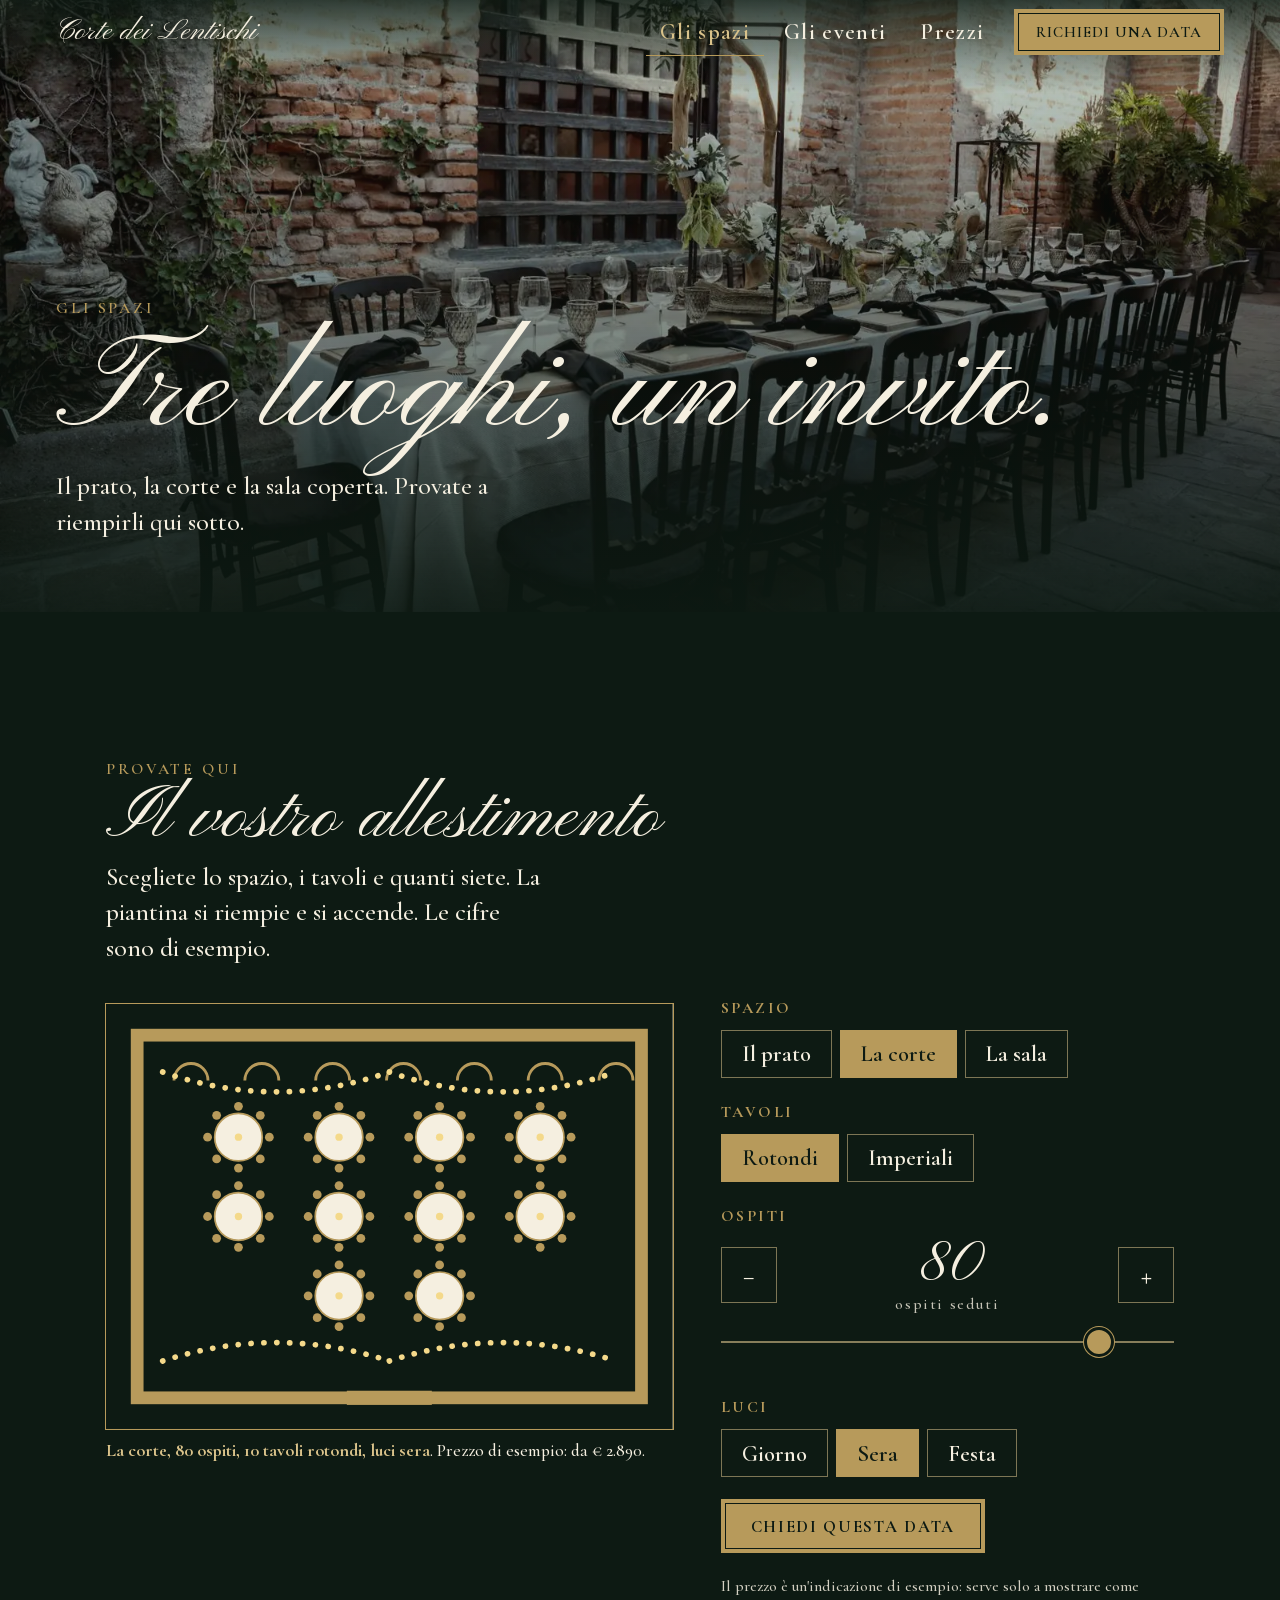
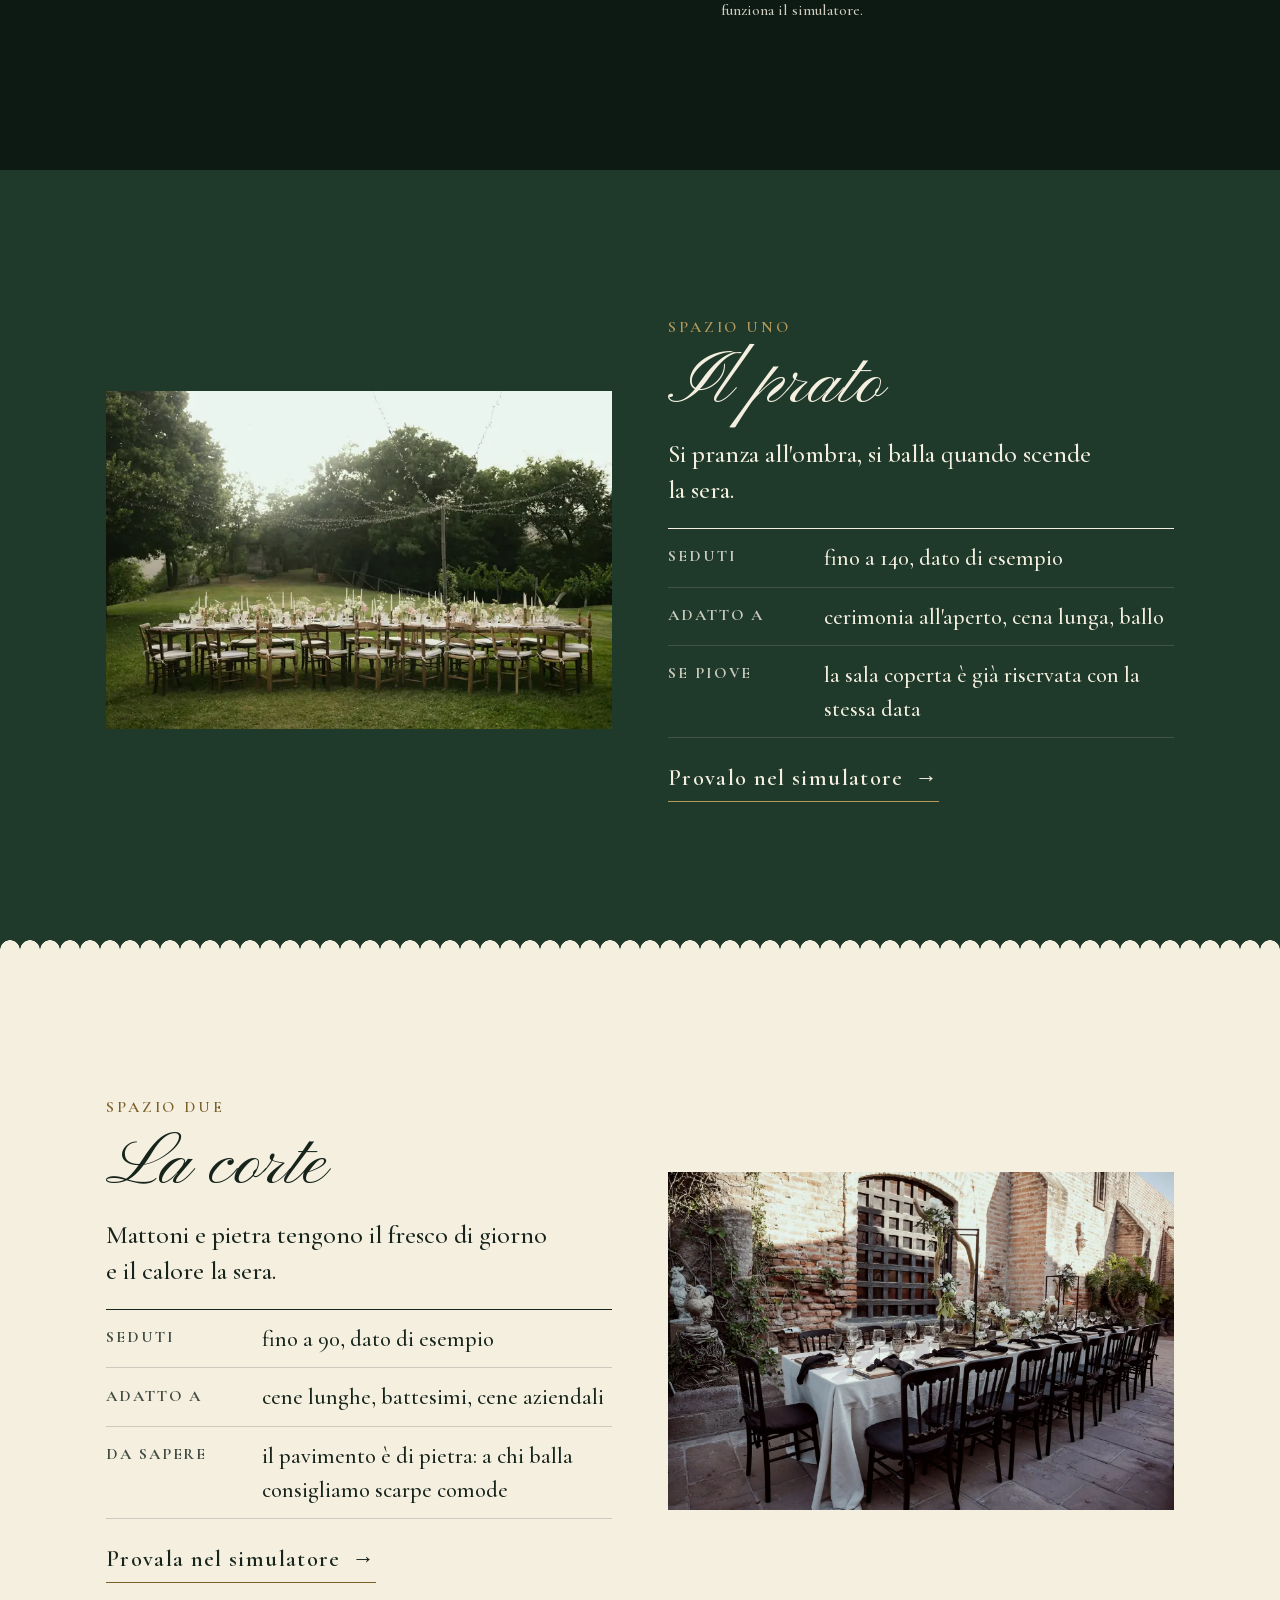
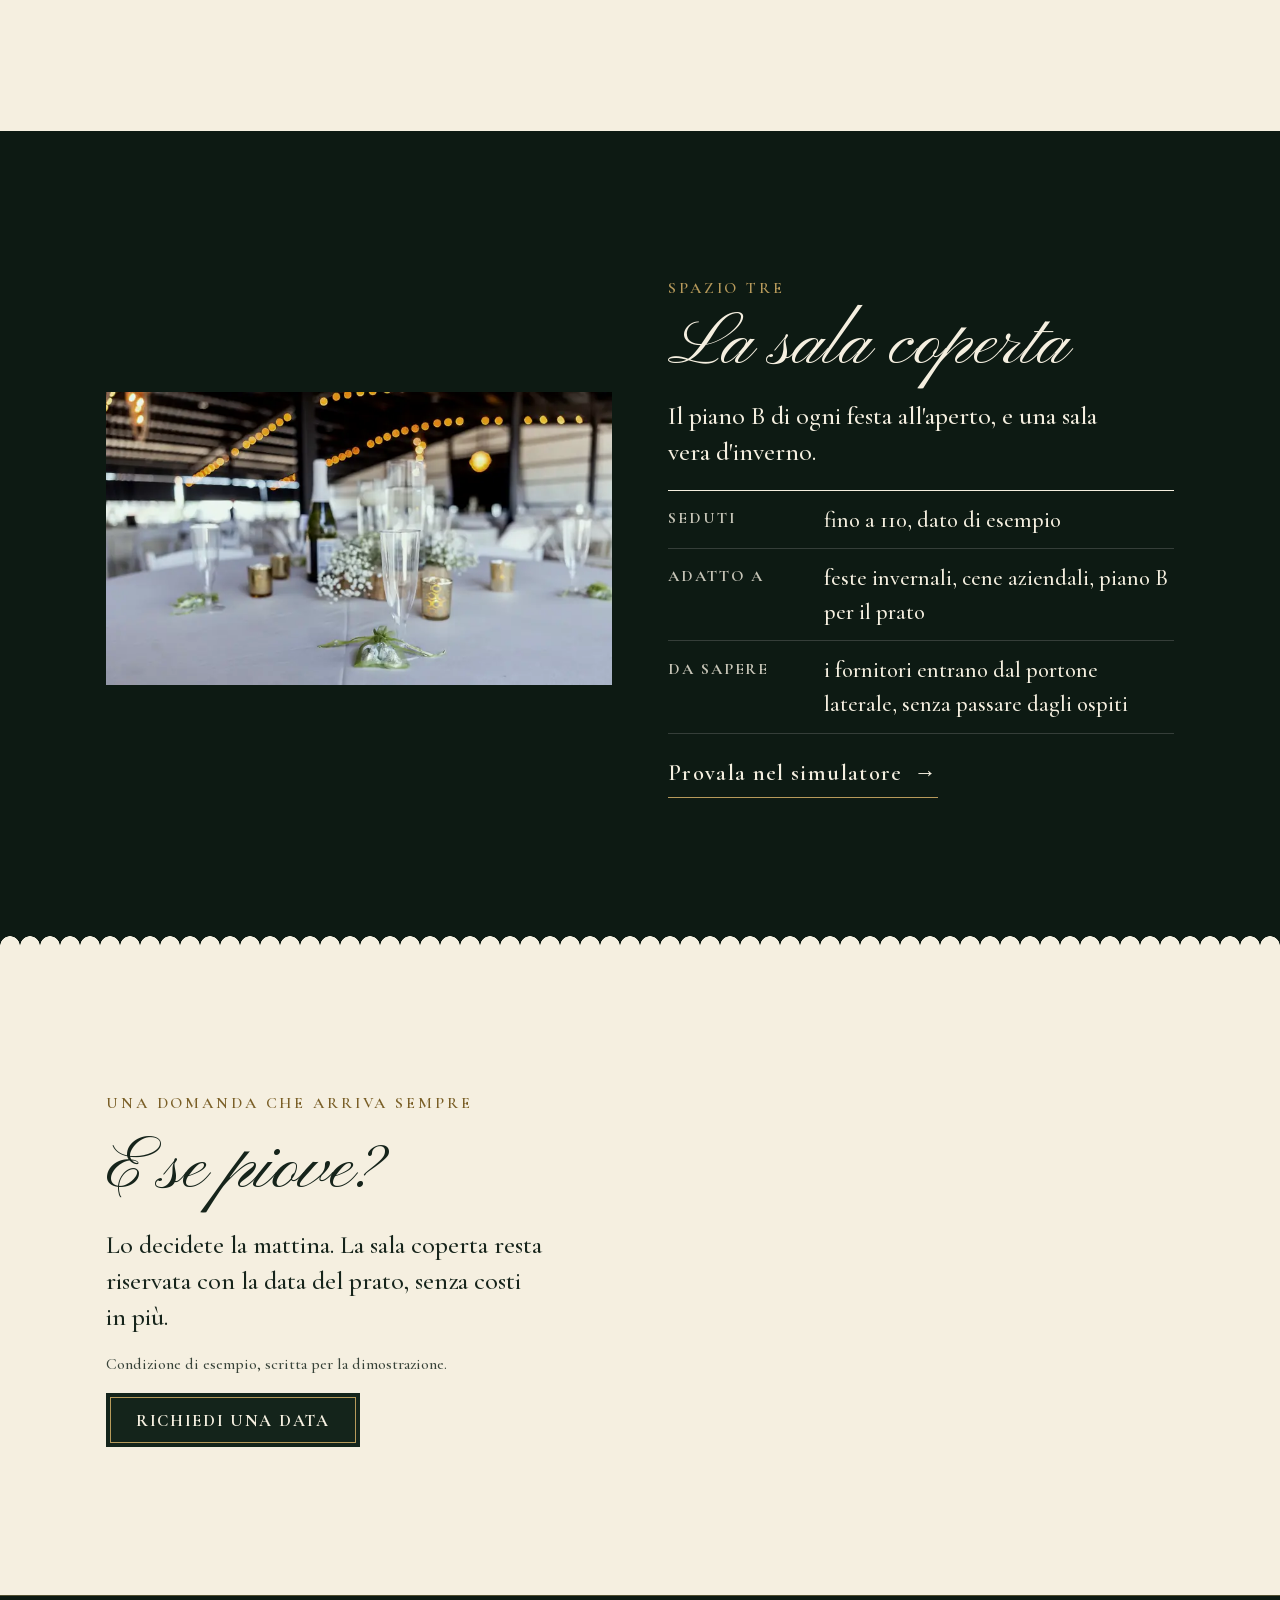
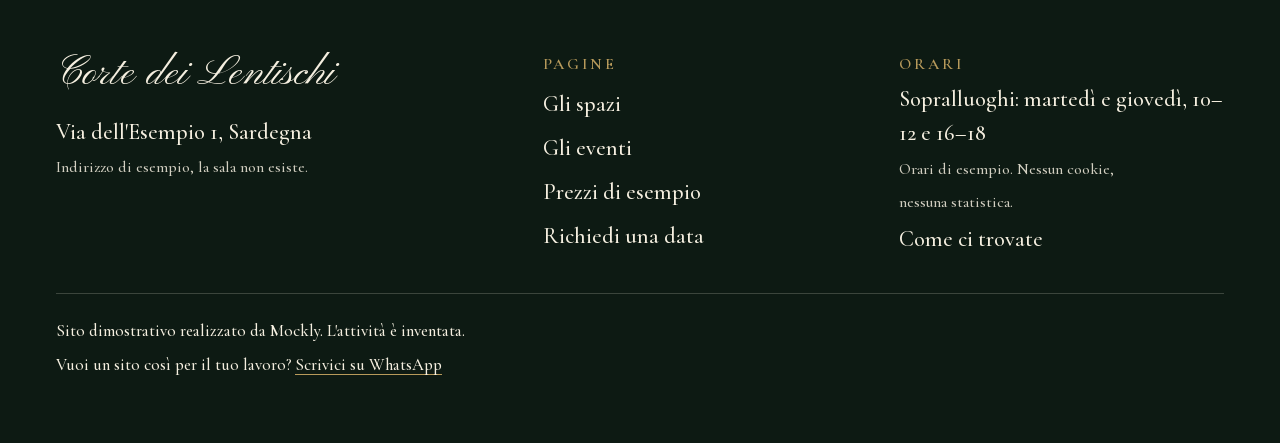
==== spazi.html @ 1dd13063 "Base della demo: pagine, stile, script, foto e crediti Co-Authored-By: Claude Opus 5.5 <noreply@anth" ====
<!doctype html>
<html lang="it">
<head>
<meta charset="utf-8">
<meta name="viewport" content="width=device-width, initial-scale=1, viewport-fit=cover">
<title>Gli spazi · Corte dei Lentischi (sito dimostrativo)</title>
<meta name="description" content="Il prato, la corte e la sala coperta: provate il simulatore degli allestimenti. Sito dimostrativo di Mockly, l'attività è inventata.">
<meta name="theme-color" content="#0d1a13">
<meta property="og:type" content="website">
<meta property="og:locale" content="it_IT">
<meta property="og:title" content="Gli spazi · Corte dei Lentischi (sito dimostrativo)">
<meta property="og:description" content="Il prato, la corte e la sala coperta: provate il simulatore degli allestimenti. Sito dimostrativo di Mockly, l'attività è inventata.">
<meta property="og:image" content="https://mockly-website.github.io/corte-dei-lentischi/assets/img/anteprima-social.jpg">
<meta property="og:image:width" content="1200">
<meta property="og:image:height" content="630">
<meta property="og:image:alt" content="La corte della sala per eventi, con tavoli lunghi e luci">
<meta name="twitter:card" content="summary_large_image">
<link rel="icon" href="assets/img/favicon.svg" type="image/svg+xml">
<link rel="apple-touch-icon" href="assets/img/apple-touch-icon.png">
<link rel="manifest" href="site.webmanifest">
<link rel="preload" href="assets/fonts/pinyon-script.woff2" as="font" type="font/woff2" crossorigin>
<link rel="preload" href="assets/fonts/cormorant-garamond.woff2" as="font" type="font/woff2" crossorigin>
<link rel="stylesheet" href="assets/css/fonts.css?v=20261105a">
<link rel="stylesheet" href="assets/css/style.css?v=20261105a">
<script>(function(d){d.classList.add("js");try{if(sessionStorage.getItem("ci-apertura")&&location.search.indexOf("apertura")<0)d.classList.add("seen")}catch(e){}})(document.documentElement)</script>
</head>
<body class="">
<svg width="0" height="0" style="position:absolute" aria-hidden="true" focusable="false"><defs><linearGradient id="gold" x1="0" y1="0" x2="1" y2="1"><stop offset="0" stop-color="#e3cf9b"/><stop offset=".55" stop-color="#b79a5b"/><stop offset="1" stop-color="#8a6f35"/></linearGradient></defs><symbol id="seal" viewBox="0 0 100 100"><path d="M96.4,50.0 L96.9,52.5 L96.9,54.9 L96.5,57.4 L95.9,59.7 L95.1,62.1 L94.3,64.4 L93.3,66.6 L92.1,68.8 L90.7,70.7 L88.8,72.4 L86.8,73.9 L84.6,75.1 L82.4,76.2 L80.5,77.4 L78.9,78.9 L77.6,80.7 L76.6,82.8 L75.6,85.2 L74.4,87.5 L72.9,89.6 L70.9,91.1 L68.6,91.9 L66.1,92.0 L63.5,91.5 L60.9,90.9 L58.5,90.2 L56.3,89.9 L54.2,90.0 L52.1,90.5 L50.0,91.2 L47.8,92.1 L45.5,92.8 L43.2,93.2 L40.8,93.3 L38.4,93.2 L36.0,93.0 L33.6,92.6 L31.2,92.2 L28.7,91.7 L26.3,91.0 L24.1,89.9 L22.2,88.3 L20.6,86.3 L19.5,83.9 L18.7,81.3 L18.0,78.8 L17.3,76.5 L16.2,74.6 L14.7,72.9 L12.8,71.5 L10.6,70.1 L8.4,68.5 L6.6,66.7 L5.3,64.5 L4.7,62.1 L4.8,59.6 L5.5,57.0 L6.5,54.6 L7.6,52.2 L8.4,50.0 L9.0,47.9 L9.4,45.7 L9.6,43.6 L9.8,41.5 L10.1,39.3 L10.6,37.2 L11.2,35.1 L11.7,33.0 L12.2,30.8 L12.6,28.4 L13.0,25.9 L13.4,23.4 L14.0,20.9 L15.1,18.6 L16.7,16.7 L18.7,15.3 L21.2,14.4 L23.8,14.0 L26.4,13.7 L28.9,13.4 L31.0,12.7 L32.8,11.5 L34.6,9.8 L36.3,7.8 L38.2,5.9 L40.3,4.1 L42.5,3.0 L45.0,2.4 L47.5,2.6 L50.0,3.2 L52.4,4.2 L54.7,5.3 L56.9,6.3 L59.1,7.3 L61.2,8.2 L63.2,9.3 L65.2,10.5 L67.0,11.8 L68.7,13.3 L70.3,14.8 L72.0,16.1 L73.9,17.1 L76.0,17.9 L78.4,18.5 L80.9,19.1 L83.4,19.9 L85.6,21.1 L87.4,22.8 L88.5,25.0 L89.0,27.5 L89.0,30.1 L88.8,32.7 L88.7,35.1 L89.0,37.3 L89.7,39.4 L90.9,41.3 L92.5,43.3 L94.1,45.4 L95.5,47.6Z" fill="url(#gold)"/><circle cx="50" cy="50" r="33" fill="none" stroke="#6b5120" stroke-width="1.4" opacity=".6"/><text x="50" y="62" text-anchor="middle" font-family="Pinyon Script, cursive" font-size="34" fill="#5c4518">CL</text></symbol></svg>
<a class="skip" href="#contenuto">Vai al contenuto</a>
<header class="head" id="testata">
  <a class="brand" href="index.html" aria-label="Corte dei Lentischi, vai all'inizio">Corte dei Lentischi</a>
  <nav class="nav-inline" aria-label="Principale"><a href="spazi.html" aria-current="page">Gli spazi</a><a href="eventi.html">Gli eventi</a><a href="eventi.html#prezzi">Prezzi</a><a class="btn" href="richiedi.html">Richiedi una data</a></nav>
  <button class="menu-btn" type="button" aria-expanded="false" aria-controls="menu"><span></span><b class="sr-only">Apri il menu</b></button>
</header>
<div class="veil" aria-hidden="true"></div>
<nav class="menu" id="menu" aria-label="Menu" role="dialog" aria-modal="true">
  <div class="menu__top"><span class="eyebrow">Menu</span><button class="menu__close" type="button"><b class="sr-only">Chiudi il menu</b></button></div>
  <ul class="menu__list"><li style="--i:0"><a href="index.html">Inizio</a></li><li style="--i:1"><a href="spazi.html" aria-current="page">Gli spazi</a></li><li style="--i:2"><a href="eventi.html">Gli eventi</a></li><li style="--i:3"><a href="richiedi.html">Richiedi una data</a></li></ul>
  <div class="menu__small"><a href="eventi.html#prezzi">Prezzi di esempio</a><a href="richiedi.html#dove">Orari e dove siamo</a></div>
  <a class="btn menu__cta" href="richiedi.html">Richiedi una data</a>
</nav>
<main id="contenuto">
<section class="phero" data-hero>
  <div class="phero__img"><picture><source media="(max-width: 699px)" srcset="assets/img/viale-480.webp 480w, assets/img/viale-800.webp 800w, assets/img/viale-1200.webp 1200w" sizes="100vw"><img src="assets/img/corte-1200.webp" srcset="assets/img/corte-480.webp 480w, assets/img/corte-800.webp 800w, assets/img/corte-1200.webp 1200w, assets/img/corte-1600.webp 1600w" sizes="100vw" width="1600" height="1067" alt="La corte di mattoni con un lungo tavolo apparecchiato" fetchpriority="high" decoding="async"></picture></div>
  <div class="phero__in">
    <p class="eyebrow" style="--i:0">Gli spazi</p>
    <h1 style="--i:1">Tre luoghi, un invito.</h1>
    <p class="lede" style="--i:2">Il prato, la corte e la sala coperta. Provate a riempirli qui sotto.</p>
  </div>
</section>

<section class="sec sec--deep sim" id="simulatore" aria-labelledby="sim-t">
  <div class="wrap">
    <p class="eyebrow">Provate qui</p>
    <h2 id="sim-t" class="script h-mid">Il vostro allestimento</h2>
    <p class="lede">Scegliete lo spazio, i tavoli e quanti siete. La piantina si riempie e si accende. Le cifre sono di esempio.</p>
    <div class="sim__grid">
      <div class="sim__stage">
        <svg id="plan" class="plan" viewBox="0 0 400 300" role="img" aria-label="Piantina dall'alto"></svg>
        <p class="sim__sum" id="sim-sum" aria-live="polite"></p>
      </div>
      <form class="sim__panel" id="sim-form" aria-label="Opzioni dell'allestimento" onsubmit="return false">
        <fieldset><legend>Spazio</legend><div class="chips"><label class="chip"><input type="radio" name="spazio" value="prato"><span>Il prato</span></label><label class="chip"><input type="radio" name="spazio" value="corte" checked><span>La corte</span></label><label class="chip"><input type="radio" name="spazio" value="sala"><span>La sala</span></label></div></fieldset>
        <fieldset><legend>Tavoli</legend><div class="chips"><label class="chip"><input type="radio" name="tavoli" value="rotondi" checked><span>Rotondi</span></label><label class="chip"><input type="radio" name="tavoli" value="imperiali"><span>Imperiali</span></label></div></fieldset>
        <fieldset><legend>Ospiti</legend>
          <div class="stepper"><button type="button" id="meno" aria-label="Cinque ospiti in meno">−</button><output id="ospiti-out" for="ospiti">80<small>ospiti seduti</small></output><button type="button" id="piu" aria-label="Cinque ospiti in più">+</button></div>
          <input class="range" id="ospiti" type="range" min="20" max="90" step="5" value="80" aria-label="Numero di ospiti">
        </fieldset>
        <fieldset><legend>Luci</legend><div class="chips"><label class="chip"><input type="radio" name="luci" value="giorno"><span>Giorno</span></label><label class="chip"><input type="radio" name="luci" value="sera" checked><span>Sera</span></label><label class="chip"><input type="radio" name="luci" value="festa"><span>Festa</span></label></div></fieldset>
        <p class="sim__msg" id="sim-msg" aria-live="polite"></p>
        <div class="sim__cta"><a class="btn" id="sim-cta" href="richiedi.html">Chiedi questa data</a></div>
        <p class="note">Il prezzo è un'indicazione di esempio: serve solo a mostrare come funziona il simulatore.</p>
      </form>
    </div>
  </div>
</section>

<section class="sec sec--dusk" id="prato" aria-labelledby="prato-t">
  <div class="wrap dual">
    <div class="rv"><img src="assets/img/prato-1200.webp" srcset="assets/img/prato-480.webp 480w, assets/img/prato-800.webp 800w, assets/img/prato-1200.webp 1200w, assets/img/prato-1600.webp 1600w" sizes="(min-width:700px) 46vw, 100vw" width="1600" height="1067" alt="Un lungo tavolo apparecchiato sul prato, tra gli alberi, con fili di luci sopra" loading="lazy" decoding="async"></div>
    <div class="rv" style="--d:.1s">
      <p class="eyebrow">Spazio uno</p>
      <h2 id="prato-t" class="script h-mid">Il prato</h2>
      <p class="lede">Si pranza all'ombra, si balla quando scende la sera.</p>
      <dl class="specs">
        <div><dt>Seduti</dt><dd>fino a 140, dato di esempio</dd></div>
        <div><dt>Adatto a</dt><dd>cerimonia all'aperto, cena lunga, ballo</dd></div>
        <div><dt>Se piove</dt><dd>la sala coperta è già riservata con la stessa data</dd></div>
      </dl>
      <a class="link" href="?spazio=prato#simulatore" data-spazio="prato">Provalo nel simulatore</a>
    </div>
  </div>
</section>

<section class="sec paper" id="corte" aria-labelledby="corte-t">
  <div class="wrap dual dual--rev">
    <div class="rv"><img src="assets/img/corte-1200.webp" srcset="assets/img/corte-480.webp 480w, assets/img/corte-800.webp 800w, assets/img/corte-1200.webp 1200w, assets/img/corte-1600.webp 1600w" sizes="(min-width:700px) 46vw, 100vw" width="1600" height="1067" alt="La corte di mattoni con un lungo tavolo imperiale apparecchiato e sedie nere" loading="lazy" decoding="async"></div>
    <div class="rv" style="--d:.1s">
      <p class="eyebrow">Spazio due</p>
      <h2 id="corte-t" class="script h-mid">La corte</h2>
      <p class="lede">Mattoni e pietra tengono il fresco di giorno e il calore la sera.</p>
      <dl class="specs">
        <div><dt>Seduti</dt><dd>fino a 90, dato di esempio</dd></div>
        <div><dt>Adatto a</dt><dd>cene lunghe, battesimi, cene aziendali</dd></div>
        <div><dt>Da sapere</dt><dd>il pavimento è di pietra: a chi balla consigliamo scarpe comode</dd></div>
      </dl>
      <a class="link" href="?spazio=corte#simulatore" data-spazio="corte">Provala nel simulatore</a>
    </div>
  </div>
</section>

<section class="sec sec--deep" id="sala" aria-labelledby="sala-t">
  <div class="wrap dual">
    <div class="rv"><img src="assets/img/sala-1200.webp" srcset="assets/img/sala-480.webp 480w, assets/img/sala-800.webp 800w, assets/img/sala-1200.webp 1200w, assets/img/sala-1600.webp 1600w" sizes="(min-width:700px) 46vw, 100vw" width="1600" height="924" alt="Tavolo rotondo con bicchieri e candele, e una fila di lampadine in alto nella sala coperta" loading="lazy" decoding="async"></div>
    <div class="rv" style="--d:.1s">
      <p class="eyebrow">Spazio tre</p>
      <h2 id="sala-t" class="script h-mid">La sala coperta</h2>
      <p class="lede">Il piano B di ogni festa all'aperto, e una sala vera d'inverno.</p>
      <dl class="specs">
        <div><dt>Seduti</dt><dd>fino a 110, dato di esempio</dd></div>
        <div><dt>Adatto a</dt><dd>feste invernali, cene aziendali, piano B per il prato</dd></div>
        <div><dt>Da sapere</dt><dd>i fornitori entrano dal portone laterale, senza passare dagli ospiti</dd></div>
      </dl>
      <a class="link" href="?spazio=sala#simulatore" data-spazio="sala">Provala nel simulatore</a>
    </div>
  </div>
</section>

<section class="sec paper" aria-labelledby="piove-t">
  <div class="wrap stack">
    <p class="eyebrow">Una domanda che arriva sempre</p>
    <h2 id="piove-t" class="script h-mid">E se piove?</h2>
    <p class="lede">Lo decidete la mattina. La sala coperta resta riservata con la data del prato, senza costi in più.</p>
    <p class="note">Condizione di esempio, scritta per la dimostrazione.</p>
    <a class="btn" href="richiedi.html">Richiedi una data</a>
  </div>
</section>
</main>
<footer class="foot">
  <div class="foot__in">
    <div class="stack">
      <p class="script">Corte dei Lentischi</p>
      <p>Via dell'Esempio 1, Sardegna<br><span class="note">Indirizzo di esempio, la sala non esiste.</span></p>
    </div>
    <div class="foot__links">
      <h2>Pagine</h2>
      <a href="spazi.html">Gli spazi</a><br><a href="eventi.html">Gli eventi</a><br><a href="eventi.html#prezzi">Prezzi di esempio</a><br><a href="richiedi.html">Richiedi una data</a>
    </div>
    <div class="foot__links">
      <h2>Orari</h2>
      <p>Sopralluoghi: martedì e giovedì, 10–12 e 16–18<br><span class="note">Orari di esempio. Nessun cookie, nessuna statistica.</span></p>
      <a href="richiedi.html#dove">Come ci trovate</a>
    </div>
    <p class="foot__demo" style="grid-column:1/-1">Sito dimostrativo realizzato da Mockly. L'attività è inventata.<br>Vuoi un sito così per il tuo lavoro? <a href="https://wa.me/393517578080?text=Ciao%20Mockly%21%20Ho%20visto%20la%20demo%20%C2%ABCorte%20dei%20Lentischi%C2%BB%20e%20vorrei%20un%20sito%20cos%C3%AC%20per%20il%20mio%20lavoro." target="_blank" rel="noopener">Scrivici su WhatsApp</a></p>
  </div>
</footer>
<div class="dock"><a class="btn" href="richiedi.html">Richiedi una data</a></div>
<script src="assets/js/main.js?v=20261105a" defer></script>
</body>
</html>
---- assets/css/fonts.css ----
@font-face{font-family:"Cormorant Garamond";font-style:normal;font-weight:400 700;font-display:swap;src:url("../fonts/cormorant-garamond.woff2") format("woff2")}
@font-face{font-family:"Cormorant Garamond";font-style:italic;font-weight:400 700;font-display:swap;src:url("../fonts/cormorant-garamond-italic.woff2") format("woff2")}
@font-face{font-family:"Pinyon Script";font-style:normal;font-weight:400;font-display:swap;src:url("../fonts/pinyon-script.woff2") format("woff2")}
---- assets/css/style.css ----
/* Corte dei Lentischi — demo Mockly. Sito dimostrativo: l'attività è inventata. */

/* ── Colori e misure ───────────────────────────────── */
:root {
  --verde-notte: #0d1a13;
  --verde: #14241b;
  --verde-2: #1f3a2b;
  --verde-3: #3a5f49;
  --oro: #b79a5b;
  --oro-chiaro: #d9c28a;
  --oro-scuro: #7a5f27;
  --avorio: #f5efe0;
  --avorio-2: #ebe2cb;
  --inchiostro: #16241b;
  --errore-scuro: #f0b3a0;
  --errore-chiaro: #8f3322;

  --font-script: "Pinyon Script", "Snell Roundhand", cursive;
  --font-serif: "Cormorant Garamond", Georgia, "Times New Roman", serif;

  --head-h: 64px;
  --pad: clamp(20px, 5.5vw, 56px);
  --ease: cubic-bezier(0.2, 0.7, 0.2, 1);
}

/* ── Base ──────────────────────────────────────────── */
*, *::before, *::after { box-sizing: border-box; }
html { -webkit-text-size-adjust: 100%; scroll-padding-top: calc(var(--head-h) + 16px); overflow-x: clip; }
@media (prefers-reduced-motion: no-preference) { html { scroll-behavior: smooth; } }
body {
  margin: 0;
  min-height: 100vh;
  overflow-x: clip;
  background: var(--verde);
  color: var(--avorio);
  font: 500 clamp(1.25rem, 1.16rem + 0.3vw, 1.4rem) / 1.5 var(--font-serif);
  -webkit-tap-highlight-color: transparent;
}
img, svg { display: block; max-width: 100%; }
a { color: inherit; }
h1, h2, h3, h4, p, ul, ol, dl, dd, figure { margin: 0; }
ul, ol { padding: 0; list-style: none; }
h1, h2, h3 { font-weight: 500; text-wrap: balance; }
p { text-wrap: pretty; }
button, input, select, textarea { font: inherit; color: inherit; }
button { cursor: pointer; }
.sr-only { position: absolute; width: 1px; height: 1px; margin: -1px; padding: 0; overflow: hidden; clip: rect(0 0 0 0); white-space: nowrap; border: 0; }
:focus-visible { outline: 3px solid var(--oro-chiaro); outline-offset: 3px; }
.paper :focus-visible { outline-color: var(--verde); }
.skip { position: fixed; left: 12px; top: -80px; z-index: 400; padding: 12px 18px; background: var(--avorio); color: var(--inchiostro); text-decoration: none; }
.skip:focus { top: 12px; }

.wrap { width: min(100%, 1180px); margin-inline: auto; padding-inline: var(--pad); }
.sec { position: relative; padding-block: clamp(72px, 12vw, 148px); }
.sec--deep { background: var(--verde-notte); }
.sec--dusk { background: var(--verde-2); }
.paper { background: var(--avorio); color: var(--inchiostro); }
/* bordo a scalloppi in cima alle sezioni di carta, come un invito ritagliato */
.paper::before {
  content: ""; position: absolute; left: 0; right: 0; top: -10px; height: 10px;
  background: radial-gradient(circle at 10px 10px, var(--avorio) 9.5px, transparent 10px) 0 0 / 20px 10px repeat-x;
}

.script { font-family: var(--font-script); font-weight: 400; line-height: 1.08; letter-spacing: 0; }
.h-big { font-size: clamp(3.2rem, 11vw, 6.5rem); }
.h-mid { font-size: clamp(2.6rem, 8vw, 4.6rem); }
.eyebrow { font-size: 1rem; line-height: 1.2; font-weight: 600; letter-spacing: 0.18em; text-transform: uppercase; color: var(--oro); }
.paper .eyebrow { color: var(--oro-scuro); }
.lede { max-width: 34ch; font-size: clamp(1.3rem, 1.2rem + 0.5vw, 1.6rem); line-height: 1.4; }
.note { font-size: 1rem; line-height: 1.45; opacity: 0.85; }
.stack > * + * { margin-top: 1.1rem; }

/* ── Bottoni ───────────────────────────────────────── */
.btn {
  display: inline-flex; align-items: center; justify-content: center; gap: 0.6em;
  min-height: 54px; padding: 0 30px;
  background: var(--oro); color: var(--verde-notte);
  box-shadow: inset 0 0 0 4px var(--oro), inset 0 0 0 5px var(--verde-notte);
  border: 0; text-decoration: none;
  font-weight: 700; font-size: 1.05rem; letter-spacing: 0.1em; text-transform: uppercase;
  transition: background-color 0.15s, transform 0.1s;
  touch-action: manipulation;
}
.btn:hover { background: var(--oro-chiaro); }
.btn:active { transform: scale(0.97); }
.btn[disabled] { opacity: 0.6; cursor: wait; }
.btn--line { background: transparent; color: inherit; box-shadow: inset 0 0 0 1px currentColor; }
.btn--line:hover { background: rgba(183, 154, 91, 0.2); }
.paper .btn { background: var(--verde); color: var(--avorio); box-shadow: inset 0 0 0 4px var(--verde), inset 0 0 0 5px var(--oro); }
.paper .btn:hover { background: var(--verde-2); }
.paper .btn--line { background: transparent; color: var(--inchiostro); box-shadow: inset 0 0 0 1px var(--inchiostro); }
.link {
  display: inline-flex; align-items: center; min-height: 48px; font-weight: 600;
  letter-spacing: 0.06em; text-decoration: none; border-bottom: 1px solid var(--oro);
}
.link::after { content: "→"; margin-left: 0.5em; transition: transform 0.2s; }
.link:hover::after { transform: translateX(4px); }
.paper .link { border-color: var(--oro-scuro); }

/* ── Intestazione e menu ───────────────────────────── */
.head {
  position: fixed; inset: 0 0 auto 0; z-index: 100; height: var(--head-h);
  display: flex; align-items: center; justify-content: space-between;
  padding-inline: var(--pad);
  transition: background-color 0.3s;
}
.head::before { content: ""; position: absolute; inset: 0 0 -28px 0; z-index: -1; pointer-events: none;
  background: linear-gradient(rgba(13, 26, 19, 0.82), rgba(13, 26, 19, 0)); transition: opacity 0.3s; }
.head.is-solid { background: var(--verde-notte); box-shadow: 0 1px 0 rgba(183, 154, 91, 0.35); }
.head.is-solid::before { opacity: 0; }
.brand { font-family: var(--font-script); font-size: 1.9rem; line-height: 1; text-decoration: none; display: inline-flex; align-items: center; min-height: 48px; }
.nav-inline { display: none; }
.menu-btn {
  width: 48px; height: 48px; display: grid; place-items: center;
  background: transparent; border: 0; padding: 0;
}
.menu-btn span { display: block; width: 26px; height: 2px; background: var(--avorio); box-shadow: 0 -8px 0 var(--avorio), 0 8px 0 var(--avorio); }
.menu-btn:active { transform: scale(0.92); }

.veil { position: fixed; inset: 0; z-index: 150; background: rgba(13, 26, 19, 0.7); opacity: 0; visibility: hidden;
  transition: opacity 0.3s, visibility 0s 0.3s; }
.veil.is-open { opacity: 1; visibility: visible; transition: opacity 0.3s, visibility 0s 0s; }
.menu {
  position: fixed; top: 0; right: 0; z-index: 160; width: min(100%, 440px); height: 100vh; height: 100dvh;
  overflow-y: auto; overscroll-behavior: contain;
  background: var(--avorio); color: var(--inchiostro);
  padding: 20px var(--pad) 32px;
  border-left: 1px solid var(--oro);
  transform: translateX(104%); visibility: hidden;
  transition: transform 0.38s var(--ease), visibility 0s 0.38s;
}
.menu::before { content: ""; position: absolute; inset: 10px; border: 1px solid rgba(183, 154, 91, 0.7); pointer-events: none; }
.menu.is-open { transform: none; visibility: visible; transition: transform 0.38s var(--ease), visibility 0s 0s; }
.menu__top { display: flex; justify-content: space-between; align-items: center; min-height: 48px; }
.menu__close { width: 48px; height: 48px; background: transparent; border: 0; position: relative; }
.menu__close::before, .menu__close::after { content: ""; position: absolute; left: 11px; top: 23px; width: 26px; height: 2px; background: var(--inchiostro); transform: rotate(45deg); }
.menu__close::after { transform: rotate(-45deg); }
.menu__list { margin-top: 18px; }
.menu__list a { display: flex; align-items: center; min-height: 64px; font-family: var(--font-script); font-size: 2.6rem; text-decoration: none; border-bottom: 1px solid rgba(22, 36, 27, 0.15); }
.menu__list a[aria-current="page"] { color: var(--oro-scuro); }
.menu__list li { opacity: 0; transform: translateX(16px); }
.menu.is-open .menu__list li { opacity: 1; transform: none; transition: opacity 0.35s var(--ease), transform 0.35s var(--ease); transition-delay: calc(0.12s + var(--i) * 0.05s); }
.menu__small { margin-top: 18px; }
.menu__small a { display: flex; align-items: center; min-height: 48px; font-weight: 600; text-decoration: none; letter-spacing: 0.04em; }
.menu__cta { margin-top: 20px; width: 100%; }
html.menu-open { overflow: hidden; }

/* Barra fissa in basso: l'azione principale sempre sotto il pollice */
.dock { position: fixed; left: 0; right: 0; bottom: 0; z-index: 90; padding: 10px var(--pad) calc(10px + env(safe-area-inset-bottom)); pointer-events: none;
  transition: transform 0.35s var(--ease), opacity 0.35s; }
.dock .btn { width: 100%; max-width: 560px; margin-inline: auto; display: flex; pointer-events: auto; box-shadow: inset 0 0 0 4px var(--oro), inset 0 0 0 5px var(--verde-notte), 0 8px 24px rgba(0, 0, 0, 0.45); }
.dock.is-hidden { transform: translateY(120%); opacity: 0; }
body { padding-bottom: 0; }

/* ── Comparse (solo con JavaScript) ────────────────── */
.js .rv { opacity: 0; transform: translateY(26px); }
.js .rv.in { opacity: 1; transform: none; transition: opacity 0.7s var(--ease), transform 0.7s var(--ease); transition-delay: var(--d, 0s); }

/* ── Apertura: la busta ────────────────────────────── */
.opening {
  position: fixed; inset: 0; z-index: 300; display: grid; place-items: center;
  background: var(--verde-notte); overflow: hidden;
  animation: op-out 0.3s ease 1.1s forwards;
}
html.seen .opening, .opening.is-gone { display: none; }
.opening__skip { position: absolute; right: 16px; bottom: calc(16px + env(safe-area-inset-bottom)); min-height: 48px; padding: 0 18px; background: transparent; color: var(--avorio); border: 1px solid rgba(245, 239, 224, 0.5); letter-spacing: 0.1em; text-transform: uppercase; font-size: 1rem; font-weight: 600; }
.env { position: relative; width: min(74vw, 340px); aspect-ratio: 1.5 / 1; perspective: 900px; animation: env-in 0.3s var(--ease) both; }
.env > * { position: absolute; }
.env__back { inset: 0; background: var(--avorio-2); }
.env__card { left: 6%; right: 6%; top: 6%; bottom: 6%; background: var(--avorio); box-shadow: inset 0 0 0 6px var(--avorio), inset 0 0 0 7px var(--oro);
  display: grid; place-items: center; color: var(--verde); font-family: var(--font-script); font-size: clamp(1.4rem, 7vw, 2.1rem); line-height: 1;
  animation: card-go 1.05s var(--ease) 0.4s both; transform-origin: 50% 70%; }
.env__front { inset: 0; background: #e2d7ba; clip-path: polygon(0 14%, 50% 60%, 100% 14%, 100% 100%, 0 100%); }
.env__flap { left: 0; right: 0; top: 0; height: 62%; background: #d8cba9; clip-path: polygon(0 0, 100% 0, 50% 100%); transform-origin: 50% 0; animation: flap-open 0.38s ease-in 0.3s forwards; }
.env__seal { left: calc(50% - 30px); top: calc(62% - 36px); width: 60px; height: 60px; z-index: 5; }
.env__seal svg { position: absolute; inset: 0; width: 100%; height: 100%; }
.env__seal svg:first-child { clip-path: polygon(0 0, 54% 0, 44% 30%, 56% 55%, 46% 100%, 0 100%); animation: seal-l 0.3s ease-in 0.12s forwards; }
.env__seal svg:last-child { clip-path: polygon(54% 0, 100% 0, 100% 100%, 46% 100%, 56% 55%, 44% 30%); animation: seal-r 0.3s ease-in 0.12s forwards; }
@keyframes op-out { to { opacity: 0; visibility: hidden; } }
@keyframes env-in { from { opacity: 0; transform: translateY(14px) scale(0.96); } }
@keyframes flap-open { to { transform: rotateX(178deg); opacity: 0; } }
@keyframes seal-l { to { transform: translate(-22px, 8px) rotate(-14deg); opacity: 0; } }
@keyframes seal-r { to { transform: translate(22px, 8px) rotate(14deg); opacity: 0; } }
@keyframes card-go {
  0% { transform: translateY(0) scale(1); }
  35% { transform: translateY(-40%) scale(1); }
  100% { transform: translateY(-4%) scale(7.5); }
}

/* ── Prima schermata ───────────────────────────────── */
.hero { position: relative; min-height: 100vh; min-height: 100svh; display: grid; align-items: end; overflow: clip; isolation: isolate; background: var(--verde-notte); }
.hero__img { position: absolute; inset: 0; z-index: -2; }
.hero__img img { width: 100%; height: 100%; object-fit: cover; object-position: 50% 40%; animation: kb 24s ease-out both; }
.hero::after { content: ""; position: absolute; inset: 0; z-index: -1; background: linear-gradient(to top, rgba(13, 26, 19, 0.85) 0, rgba(13, 26, 19, 0.35) 40%, rgba(13, 26, 19, 0) 70%); }
@keyframes kb { from { transform: scale(1.14); } to { transform: scale(1); } }
.hero__card {
  position: relative; margin: 0 14px calc(18px + env(safe-area-inset-bottom)); padding: 34px 26px 26px;
  background: var(--avorio); color: var(--inchiostro);
  box-shadow: 0 26px 54px rgba(0, 0, 0, 0.5);
}
.hero__card::before { content: ""; position: absolute; inset: 8px; border: 1px solid var(--oro); pointer-events: none; }
.hero__card::after { content: ""; position: absolute; inset: 13px; border: 1px solid rgba(183, 154, 91, 0.4); pointer-events: none; }
.hero__card > * { position: relative; z-index: 1; }
.hero__card .eyebrow { color: var(--oro-scuro); }
.hero h1 { font-family: var(--font-script); font-weight: 400; font-size: clamp(3.3rem, 12.4vw, 7.4rem); line-height: 0.98; color: var(--verde); margin: 10px 0 8px; }
.hero__card p.lede { max-width: 28ch; }
.hero__actions { display: flex; flex-wrap: wrap; align-items: center; gap: 6px 22px; margin-top: 20px; }
.hero__actions .btn { flex: 1 1 100%; }
.hero__demo { margin-top: 12px; font-size: 1rem; opacity: 0.8; }
.hero__seal { position: absolute; right: 10px; top: -30px; width: 74px; height: 74px; z-index: 2; transform: rotate(8deg); filter: drop-shadow(0 4px 6px rgba(0, 0, 0, 0.35)); }
.js .hero__card { opacity: 0; transform: translateY(40px); animation: fb 0.01s 3.6s forwards; }
.js.go .hero__card { opacity: 1; transform: none; transition: opacity 0.7s var(--ease), transform 0.8s var(--ease); }
@keyframes fb { to { opacity: 1; transform: none; } }

/* ── Intestazione di pagina interna ────────────────── */
.phero { position: relative; min-height: 68vh; min-height: 68svh; display: grid; align-items: end; overflow: clip; isolation: isolate; background: var(--verde-notte); padding: calc(var(--head-h) + 40px) var(--pad) clamp(36px, 7vw, 72px); }
.phero__img { position: absolute; inset: 0; z-index: -2; }
.phero__img img { width: 100%; height: 100%; object-fit: cover; animation: kb 22s ease-out both; }
.phero::after { content: ""; position: absolute; inset: 0; z-index: -1; background: linear-gradient(to top, rgba(13, 26, 19, 0.92) 0, rgba(13, 26, 19, 0.4) 55%, rgba(13, 26, 19, 0.15) 100%); }
.phero__in { width: min(100%, 1180px); margin-inline: auto; }
.phero h1 { font-family: var(--font-script); font-weight: 400; font-size: clamp(4rem, 15vw, 8.4rem); line-height: 1; margin: 8px 0; }
.phero--plain { min-height: 0; background: var(--verde-notte); }
.phero--plain::after { display: none; }
.js .phero__in > * { opacity: 0; transform: translateY(22px); animation: fb 0.01s 2.5s forwards; }
.js.go .phero__in > * { opacity: 1; transform: none; transition: opacity 0.7s var(--ease), transform 0.8s var(--ease); transition-delay: calc(var(--i, 0) * 0.1s); }

/* ── Capitolo: quanti siete ────────────────────────── */
.quiz { min-height: 78vh; min-height: 78svh; display: grid; align-content: center; background: var(--verde-notte); }
.quiz h2 { margin: 10px 0 6px; }
.quiz__nums { display: grid; grid-template-columns: repeat(4, 1fr); gap: 10px; margin-top: 34px; max-width: 640px; }
.quiz__nums button { min-height: 84px; background: transparent; border: 1px solid rgba(217, 194, 138, 0.55); color: var(--avorio); font-family: var(--font-script); font-size: clamp(2.4rem, 9vw, 3.4rem); line-height: 1; touch-action: manipulation; transition: background-color 0.15s, color 0.15s, transform 0.1s; }
.quiz__nums button:active { transform: scale(0.95); }
.quiz__nums button[aria-pressed="true"] { background: var(--oro); color: var(--verde-notte); border-color: var(--oro); }
.quiz__out { margin-top: 26px; min-height: 5.6em; max-width: 36ch; }
.quiz__out .link { margin-top: 6px; }
.quiz__out.is-empty { opacity: 0.7; font-style: italic; }

/* ── Capitolo: gli spazi, a piani sovrapposti ──────── */
.space { position: sticky; top: 0; height: 100vh; height: 100svh; min-height: 540px; display: grid; align-items: end; overflow: clip; isolation: isolate; background: var(--verde-notte); box-shadow: 0 -28px 44px rgba(0, 0, 0, 0.4); }
.space img { position: absolute; inset: 0; z-index: -2; width: 100%; height: 100%; object-fit: cover; }
.space::after { content: ""; position: absolute; inset: 0; z-index: -1; background: linear-gradient(to top, rgba(13, 26, 19, 0.92) 0, rgba(13, 26, 19, 0.3) 52%, rgba(13, 26, 19, 0) 72%); }
.space__txt { width: min(100%, 1180px); margin-inline: auto; padding: var(--pad); padding-bottom: calc(var(--pad) + 74px); }
.space h3 { font-family: var(--font-script); font-weight: 400; line-height: 1.05; font-size: clamp(3.6rem, 15vw, 7.4rem); margin: 4px 0 8px; }
.space p { max-width: 26ch; }
.space .eyebrow, .space .space__meta { max-width: none; }
.space--prato img { object-position: 50% 78%; }
.space--corte img { object-position: 72% 75%; }
.space--sala img { object-position: 38% 62%; }
.space__meta { margin-top: 10px; font-size: 1rem; letter-spacing: 0.06em; color: var(--oro-chiaro); }
.space .link { margin-top: 8px; }

/* ── Cosa chiede chi organizza (carta) ─────────────── */
.facts h2 { margin: 8px 0 28px; }
.facts li { display: grid; grid-template-columns: 3.4rem 1fr; gap: 6px 18px; padding: 26px 0; border-top: 1px solid rgba(22, 36, 27, 0.2); }
.facts li:last-child { border-bottom: 1px solid rgba(22, 36, 27, 0.2); }
.facts .n { font-family: var(--font-script); font-size: 3.6rem; line-height: 0.9; color: var(--oro-scuro); }
.facts h3 { font-size: 1.55rem; font-weight: 700; line-height: 1.2; }
.facts p { margin-top: 4px; max-width: 40ch; }
.facts__note { margin-top: 18px; }

/* ── Il vostro giorno, ora per ora ─────────────────── */
.day { background: var(--verde-2); overflow: clip; isolation: isolate; }
.day__sky { position: absolute; inset: 0; z-index: -1; background: var(--verde-notte); opacity: 0; will-change: opacity; }
.day h2 { margin: 8px 0 40px; }
.day__list { position: relative; padding-left: 34px; }
.day__line { position: absolute; left: 7px; top: 8px; bottom: 8px; width: 2px; background: rgba(217, 194, 138, 0.25); }
.day__line i { position: absolute; inset: 0; background: var(--oro); transform-origin: top; transform: scaleY(0); }
.day__list li { position: relative; padding-bottom: 46px; opacity: 0.4; transition: opacity 0.4s; }
.day__list li:last-child { padding-bottom: 0; }
.day__list li::before { content: ""; position: absolute; left: -34px; top: 14px; width: 16px; height: 16px; border-radius: 50%; border: 2px solid var(--oro); background: var(--verde-2); transition: background-color 0.3s, transform 0.3s; }
.day__list li.lit { opacity: 1; }
.day__list li.lit::before { background: var(--oro); transform: scale(1.15); }
.day__t { font-family: var(--font-script); font-size: clamp(3rem, 10vw, 4.6rem); line-height: 1; color: var(--oro-chiaro); }
.day__list p { max-width: 34ch; }

/* ── Anteprima del simulatore in home ──────────────── */
.tease__grid { display: grid; gap: 34px; align-items: center; }
.tease h2 { margin: 8px 0 14px; }
.tease .btn { margin-top: 22px; }
.planbox { background: var(--avorio); padding: 12px; box-shadow: 0 0 0 1px var(--oro), 0 24px 44px rgba(0, 0, 0, 0.4); }
.planbox svg { width: 100%; height: auto; }

/* ── Eventi: elenco tipografico ────────────────────── */
.evlist h2 { margin: 8px 0 22px; }
.evlist a { display: block; padding: 18px 0; min-height: 88px; border-top: 1px solid rgba(22, 36, 27, 0.25); text-decoration: none; transition: transform 0.2s var(--ease), color 0.2s; }
.evlist li:last-child a { border-bottom: 1px solid rgba(22, 36, 27, 0.25); }
.evlist a:hover, .evlist a:active { transform: translateX(10px); color: var(--oro-scuro); }
.evlist .w { display: block; font-family: var(--font-script); font-size: clamp(2.7rem, 10vw, 5rem); line-height: 1.05; }
.evlist .d { display: block; font-size: 1.1rem; margin-top: 2px; }

/* ── Finale: il sigillo ────────────────────────────── */
.end { position: relative; min-height: 100vh; min-height: 100svh; display: grid; align-items: center; justify-items: center; text-align: center; overflow: clip; isolation: isolate; padding: 96px var(--pad) 120px; background: var(--verde-notte); }
.end__img { position: absolute; inset: 0; z-index: -2; }
.end__img img { width: 100%; height: 100%; object-fit: cover; }
.end::after { content: ""; position: absolute; inset: 0; z-index: -1; background: rgba(13, 26, 19, 0.72); }
.end h2 { margin: 12px 0 14px; }
.end p.lede { margin-inline: auto; }
.seal { display: inline-grid; place-items: center; width: 168px; height: 168px; margin-top: 30px; background: transparent; border: 0; padding: 0; text-decoration: none; position: relative; touch-action: manipulation; transition: transform 0.15s; }
.seal svg { width: 100%; height: 100%; filter: drop-shadow(0 10px 14px rgba(0, 0, 0, 0.5)); }
.seal span { position: absolute; left: 50%; bottom: -34px; transform: translateX(-50%); white-space: nowrap; font-weight: 700; letter-spacing: 0.12em; text-transform: uppercase; font-size: 1.05rem; }
.seal:hover { transform: rotate(-4deg) scale(1.04); }
.seal:active { transform: scale(0.94); }
.seal.is-cracking svg { animation: crack 0.28s ease-in forwards; }
@keyframes crack { 40% { transform: scale(1.12) rotate(-6deg); } 100% { transform: scale(0.8) rotate(8deg); opacity: 0.2; } }
.end__links { display: flex; flex-wrap: wrap; justify-content: center; gap: 0 26px; margin-top: 66px; }

/* ── Piè di pagina ─────────────────────────────────── */
.foot { background: var(--verde-notte); padding: 56px var(--pad) calc(120px + env(safe-area-inset-bottom)); border-top: 1px solid rgba(183, 154, 91, 0.4); }
.foot__in { width: min(100%, 1180px); margin-inline: auto; display: grid; gap: 32px; }
.foot .script { font-size: 2.6rem; }
.foot h2 { font-size: 1rem; font-weight: 600; letter-spacing: 0.18em; text-transform: uppercase; color: var(--oro); margin-bottom: 6px; }
.foot a { display: inline-flex; align-items: center; min-height: 44px; }
.foot__demo { padding-top: 24px; border-top: 1px solid rgba(245, 239, 224, 0.2); font-size: 1.05rem; }
.foot__demo a { text-decoration-color: var(--oro); text-underline-offset: 4px; }
.foot__links a { text-decoration: none; }

/* ── Pagine interne: blocchi ───────────────────────── */
.dual { display: grid; gap: 28px; align-items: center; }
.dual img { width: 100%; height: auto; }
.dual h2 { margin: 8px 0 12px; }
.specs { margin-top: 20px; border-top: 1px solid currentColor; }
.specs div { display: grid; grid-template-columns: 9rem 1fr; gap: 12px; padding: 12px 0; border-bottom: 1px solid rgba(128, 128, 128, 0.35); }
.specs dt { font-size: 1rem; font-weight: 700; letter-spacing: 0.12em; text-transform: uppercase; opacity: 0.8; padding-top: 0.2em; }
.dual .btn, .dual .link { margin-top: 16px; }

.ev { padding-block: clamp(48px, 9vw, 96px); border-top: 1px solid rgba(217, 194, 138, 0.3); }
.ev:first-child { border-top: 0; }
.ev__grid { display: grid; gap: 14px 40px; }
.ev__n { font-family: var(--font-script); font-size: clamp(5rem, 18vw, 9rem); line-height: 0.8; color: var(--oro); }
.ev h2 { margin: 0 0 8px; }
.ev ul li { padding: 10px 0 10px 1.6em; position: relative; }
.ev ul li::before { content: ""; position: absolute; left: 0; top: 1.05em; width: 0.7em; height: 1px; background: var(--oro); }
.ev .link { margin-top: 10px; }

.prices { margin-top: 24px; border-top: 1px solid rgba(22, 36, 27, 0.35); }
.prices div { display: flex; justify-content: space-between; align-items: baseline; gap: 18px; padding: 16px 0; border-bottom: 1px solid rgba(22, 36, 27, 0.2); }
.prices dt { max-width: 22ch; }
.prices dd { font-weight: 700; white-space: nowrap; font-size: 1.25rem; }

.faq details { border-top: 1px solid rgba(217, 194, 138, 0.35); }
.faq details:last-child { border-bottom: 1px solid rgba(217, 194, 138, 0.35); }
.faq summary { list-style: none; display: flex; justify-content: space-between; align-items: center; gap: 16px; min-height: 64px; padding: 10px 0; font-weight: 700; font-size: 1.25rem; cursor: pointer; }
.faq summary::-webkit-details-marker { display: none; }
.faq summary::after { content: "+"; font-size: 1.8rem; line-height: 1; color: var(--oro); transition: transform 0.2s; }
.faq details[open] summary::after { transform: rotate(45deg); }
.faq details p { padding: 0 0 20px; max-width: 46ch; }

/* ── Simulatore ────────────────────────────────────── */
.sim__grid { display: grid; gap: 22px; margin-top: 30px; align-items: start; }
.sim__stage { position: sticky; top: var(--head-h); z-index: 5; background: var(--verde-notte); padding: 8px 0 10px; }
.plan { width: 100%; height: auto; background: var(--avorio-2); box-shadow: 0 0 0 1px var(--oro); touch-action: manipulation; }
.plan .night { opacity: 0; transition: opacity 0.45s; }
.plan.is-dark .night { opacity: 1; }
.plan .lights { opacity: 0; transition: opacity 0.45s; }
.plan.has-lights .lights { opacity: 1; }
.plan .party { opacity: 0; transition: opacity 0.45s; }
.plan.is-party .party { opacity: 1; }
.plan .tw1 { animation: tw 2.4s ease-in-out infinite; }
.plan .tw2 { animation: tw 2.4s ease-in-out 1.2s infinite; }
.plan .pulse { animation: pulse 1.6s ease-in-out infinite; transform-box: fill-box; transform-origin: center; }
@keyframes tw { 50% { opacity: 0.35; } }
@keyframes pulse { 50% { transform: scale(1.12); opacity: 0.6; } }
.sim__sum { margin-top: 10px; font-size: 1.1rem; line-height: 1.4; min-height: 3em; }
.sim__sum strong { color: var(--oro-chiaro); }
.sim__panel { display: grid; gap: 22px; }
.sim fieldset { border: 0; padding: 0; margin: 0; min-width: 0; }
.sim legend { padding: 0; margin-bottom: 10px; font-size: 1rem; font-weight: 700; letter-spacing: 0.16em; text-transform: uppercase; color: var(--oro); }
.chips { display: flex; flex-wrap: wrap; gap: 8px; }
.chip input { position: absolute; opacity: 0; width: 1px; height: 1px; }
.chip span { display: inline-flex; align-items: center; justify-content: center; min-height: 48px; padding: 0 20px; border: 1px solid rgba(217, 194, 138, 0.55); font-weight: 600; transition: background-color 0.12s, color 0.12s, transform 0.1s; touch-action: manipulation; }
.chip input:checked + span { background: var(--oro); color: var(--verde-notte); border-color: var(--oro); }
.chip input:focus-visible + span { outline: 3px solid var(--oro-chiaro); outline-offset: 3px; }
.chip span:active { transform: scale(0.96); }
.stepper { display: grid; grid-template-columns: 56px 1fr 56px; align-items: center; gap: 10px; }
.stepper button { height: 56px; background: transparent; border: 1px solid rgba(217, 194, 138, 0.55); font-size: 1.8rem; line-height: 1; touch-action: manipulation; transition: transform 0.1s, background-color 0.12s; }
.stepper button:active { transform: scale(0.94); background: rgba(183, 154, 91, 0.25); }
.stepper output { text-align: center; font-family: var(--font-script); font-size: 3.6rem; line-height: 1; }
.stepper output small { font-family: var(--font-serif); font-size: 1rem; letter-spacing: 0.1em; display: block; opacity: 0.8; }
.range { width: 100%; height: 44px; margin: 8px 0 0; background: transparent; -webkit-appearance: none; appearance: none; touch-action: pan-y; }
.range::-webkit-slider-runnable-track { height: 2px; background: rgba(217, 194, 138, 0.6); }
.range::-moz-range-track { height: 2px; background: rgba(217, 194, 138, 0.6); }
.range::-webkit-slider-thumb { -webkit-appearance: none; width: 30px; height: 30px; margin-top: -14px; border-radius: 50%; background: var(--oro); border: 3px solid var(--verde-notte); box-shadow: 0 0 0 1px var(--oro); }
.range::-moz-range-thumb { width: 24px; height: 24px; border-radius: 50%; background: var(--oro); border: 3px solid var(--verde-notte); box-shadow: 0 0 0 1px var(--oro); }
.sim__msg { min-height: 1.4em; padding-left: 14px; border-left: 2px solid var(--oro); font-size: 1.05rem; }
.sim__msg:empty { display: none; }
.sim__cta { display: flex; flex-wrap: wrap; gap: 10px 24px; align-items: center; }


/* disegni della piantina: di giorno carta e verde, di sera verde scuro e oro */
.plan .tbl { fill: #fffaf0; stroke: #7a5f27; stroke-width: 1.2; }
.plan .seat { fill: #3a5f49; }
.plan .wall { stroke: #7a5f27; }
.plan .tree { fill: #8aa57a; }
.plan .trunk { fill: #5a4a2a; }
.plan .door { fill: #b79a5b; }
.plan .col { fill: #7a5f27; }
.plan .flame { fill: #f4d98a; }
.plan .bulbs { stroke: #f4d98a; }
.plan .floor { fill: none; stroke: #d9c28a; stroke-width: 1.4; stroke-dasharray: 4 3; }
.plan .ring { fill: none; stroke: #d9c28a; stroke-width: 1.6; }
.plan .spot { fill: #f4d98a; }
.plan.is-dark .tbl { fill: #f5efe0; stroke: #b79a5b; }
.plan.is-dark .seat { fill: #b79a5b; }
.plan.is-dark .wall { stroke: #b79a5b; }
.plan.is-dark .tree { fill: #1f3a2b; }
.plan.is-dark .trunk { fill: #0d1a13; }
.plan.is-dark .col { fill: #b79a5b; }

/* ── Modulo ────────────────────────────────────────── */
.req { display: grid; gap: 36px; }
.form { display: grid; gap: 22px; }
.field { display: grid; gap: 8px; }
.field > label, .field > legend { font-size: 1rem; font-weight: 700; letter-spacing: 0.14em; text-transform: uppercase; color: var(--oro); padding: 0; }
.field input[type="text"], .field input[type="date"], .field input[type="number"], .field select, .field textarea {
  width: 100%; min-height: 54px; padding: 12px 14px; font-size: 1.15rem; line-height: 1.3;
  background: rgba(245, 239, 224, 0.07); border: 1px solid rgba(217, 194, 138, 0.55); border-radius: 0; color: var(--avorio);
  -webkit-appearance: none; appearance: none; color-scheme: dark;
}
.field select { background-image: linear-gradient(45deg, transparent 50%, var(--oro) 50%), linear-gradient(135deg, var(--oro) 50%, transparent 50%); background-position: calc(100% - 22px) 24px, calc(100% - 16px) 24px; background-size: 6px 6px; background-repeat: no-repeat; padding-right: 44px; }
.field select option { color: #111; }
.field textarea { min-height: 112px; resize: vertical; }
.field input:focus-visible, .field select:focus-visible, .field textarea:focus-visible { outline: 3px solid var(--oro-chiaro); outline-offset: 2px; }
.field.has-error input, .field.has-error select, .field.has-error textarea { border-color: var(--errore-scuro); }
.field__err { display: none; color: var(--errore-scuro); font-size: 1.05rem; font-weight: 600; }
.field.has-error .field__err { display: block; }
.field__hint { font-size: 1rem; opacity: 0.8; }
fieldset.field { border: 0; margin: 0; padding: 0; min-width: 0; }
.summary { position: relative; padding: 26px 22px; background: var(--avorio); color: var(--inchiostro); box-shadow: 0 20px 40px rgba(0, 0, 0, 0.35); }
.summary::before { content: ""; position: absolute; inset: 8px; border: 1px solid var(--oro); pointer-events: none; }
.summary h2 { font-size: 2.8rem; margin-bottom: 8px; }
.summary dl > div { display: grid; grid-template-columns: 7.2rem 1fr; gap: 10px; padding: 8px 0; border-bottom: 1px solid rgba(22, 36, 27, 0.15); }
.summary dt { font-size: 1rem; font-weight: 700; letter-spacing: 0.1em; text-transform: uppercase; color: var(--oro-scuro); padding-top: 0.2em; }
.summary dd.is-empty { opacity: 0.55; font-style: italic; }
.summary .note { margin-top: 14px; }
.sent { display: none; margin-top: 8px; padding: 18px; border: 1px solid var(--oro); }
.sent.is-on { display: block; }
.sent textarea { width: 100%; min-height: 140px; margin: 10px 0; padding: 10px; font-size: 1rem; background: rgba(245, 239, 224, 0.07); border: 1px solid rgba(217, 194, 138, 0.55); }
.spin { width: 1.1em; height: 1.1em; border: 2px solid currentColor; border-right-color: transparent; border-radius: 50%; animation: spin 0.7s linear infinite; }
@keyframes spin { to { transform: rotate(360deg); } }
.where { display: grid; gap: 28px; }
.where h3 { font-size: 1rem; font-weight: 700; letter-spacing: 0.16em; text-transform: uppercase; color: var(--oro-scuro); margin-bottom: 8px; }

/* ── 404 ───────────────────────────────────────────── */
.lost { min-height: 100vh; min-height: 100svh; display: grid; align-content: center; padding: 120px var(--pad); background: var(--verde-notte); }
.lost .wrap { padding-inline: 0; }

/* ── Schermi larghi ────────────────────────────────── */
@media (max-width: 699px) {
  .hero__img { bottom: auto; height: 62vh; height: 62svh; }
  .hero::after { background: linear-gradient(to bottom, rgba(13, 26, 19, 0.5) 0, rgba(13, 26, 19, 0) 22%, rgba(13, 26, 19, 0) 62%, var(--verde-notte) 100%); }
}
@media (min-width: 700px) {
  .hero__actions .btn { flex: 0 0 auto; }
  .tease__grid, .dual, .where { grid-template-columns: 1fr 1fr; gap: 56px; }
  .ev__grid { grid-template-columns: 0.5fr 1fr; align-items: start; }
  .foot__in { grid-template-columns: 1.4fr 1fr 1fr; }
  .quiz__nums { grid-template-columns: repeat(4, 1fr); }
}
@media (min-width: 900px) {
  .hero__card { max-width: 580px; margin: 0 0 56px var(--pad); padding: 42px 40px 34px; }
  .hero__card::before { inset: 10px; }
  .hero__card::after { inset: 16px; }
  .hero { padding-left: calc(max(0px, (100vw - 1180px) / 2)); }
  .sim__grid { grid-template-columns: 1.25fr 1fr; gap: 48px; }
  .sim__stage { top: calc(var(--head-h) + 16px); }
  .req { grid-template-columns: 1.15fr 0.85fr; gap: 64px; align-items: start; }
  .summary { position: sticky; top: calc(var(--head-h) + 24px); }
  .dual--rev > :first-child { order: 2; }
  .space__txt { padding-bottom: 80px; }
}
@media (min-width: 1024px) {
  .menu-btn { display: none; }
  .nav-inline { display: flex; align-items: center; gap: 6px; }
  .nav-inline a { display: inline-flex; align-items: center; min-height: 48px; padding: 0 14px; text-decoration: none; font-weight: 600; letter-spacing: 0.06em; }
  .nav-inline a[aria-current="page"] { color: var(--oro-chiaro); border-bottom: 1px solid var(--oro); }
  .nav-inline .btn { min-height: 46px; padding: 0 22px; margin-left: 10px; font-size: 0.95rem; }
  .nav-inline .btn[aria-current="page"] { border-bottom: 0; color: var(--verde-notte); }
  .dock { display: none; }
  .foot { padding-bottom: 56px; }
}
@media (min-width: 1500px) {
  :root { --pad: 80px; }
}

/* ── Movimento ridotto: tutto visibile e fermo ─────── */
@media (prefers-reduced-motion: reduce) {
  *, *::before, *::after { animation: none !important; transition: none !important; scroll-behavior: auto !important; }
  .opening { display: none; }
  .js .rv, .js .hero__card, .js .phero__in > * { opacity: 1; transform: none; }
  .day__list li { opacity: 1; }
  .plan .tw1, .plan .tw2, .plan .pulse { animation: none !important; }
}
@media (max-height: 520px) { .space { height: auto; min-height: 100vh; } }
@media print { .head, .dock, .opening, .veil, .menu { display: none !important; } }
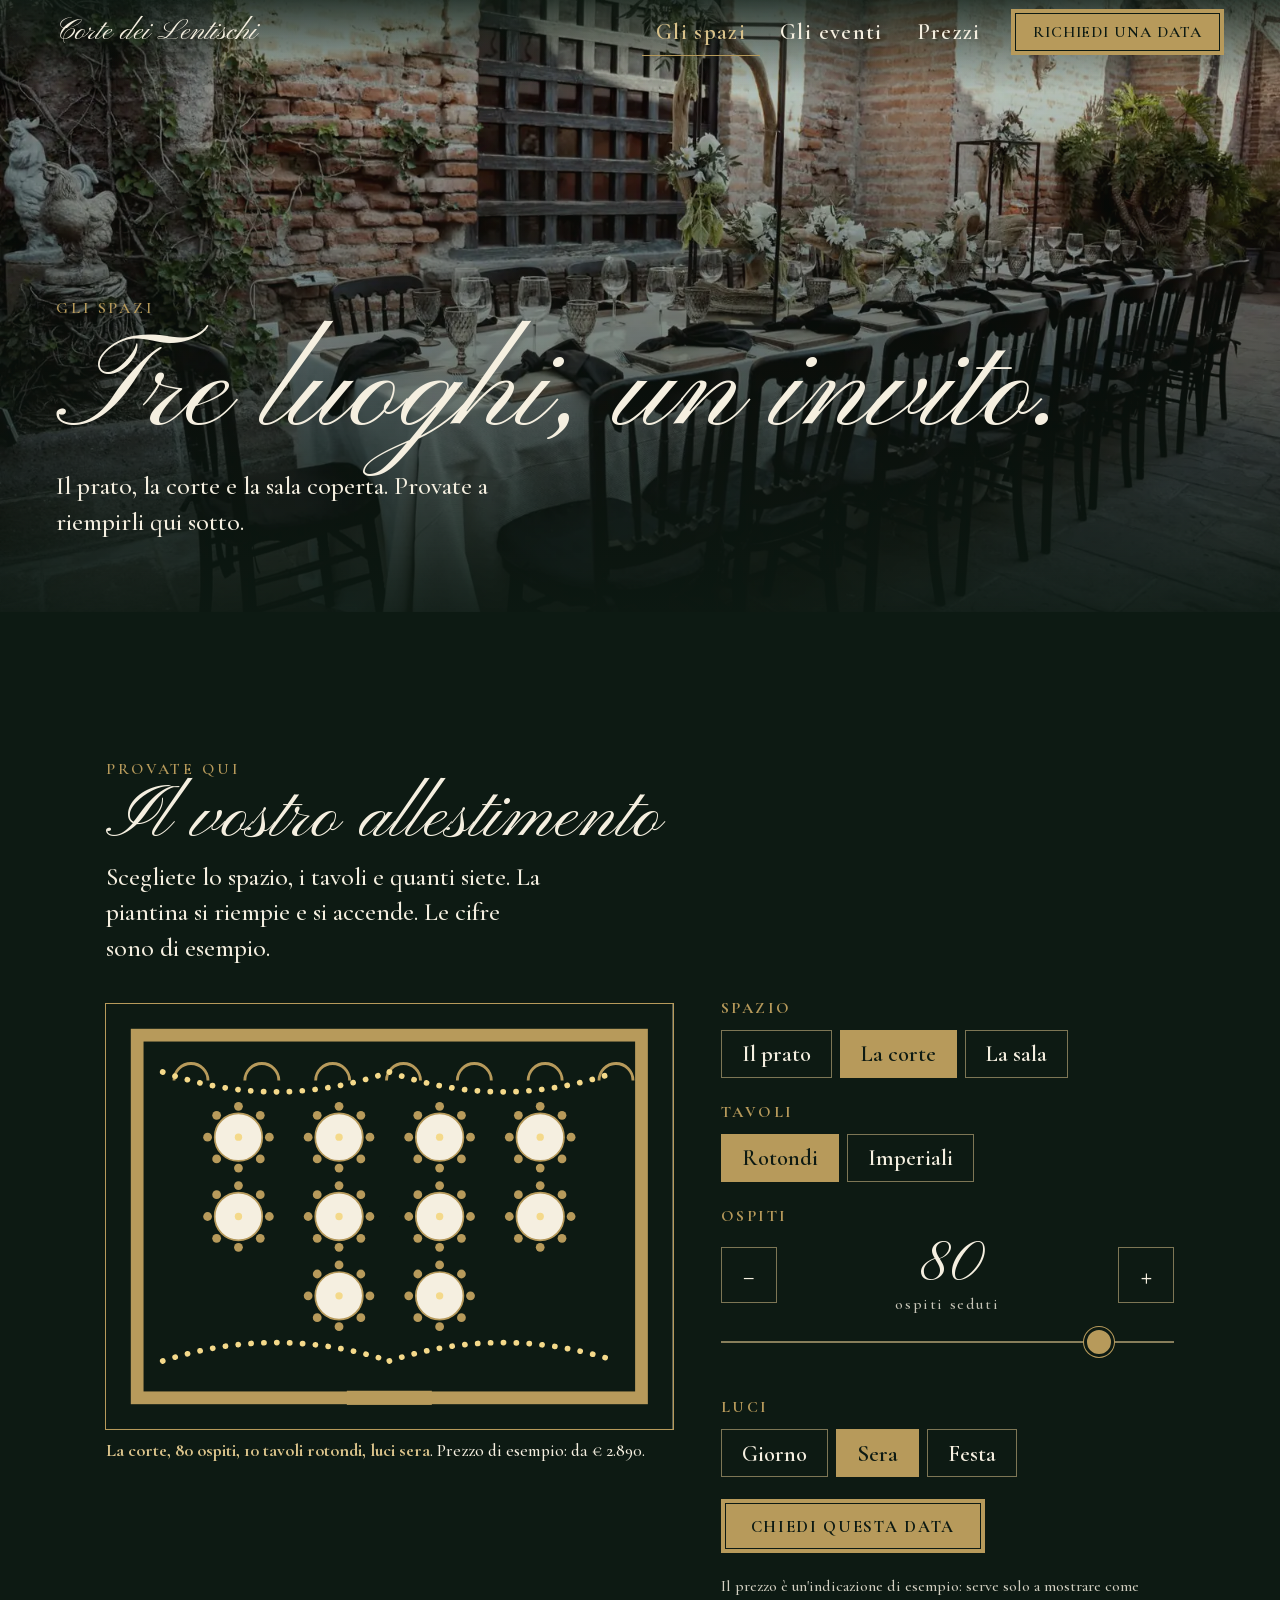
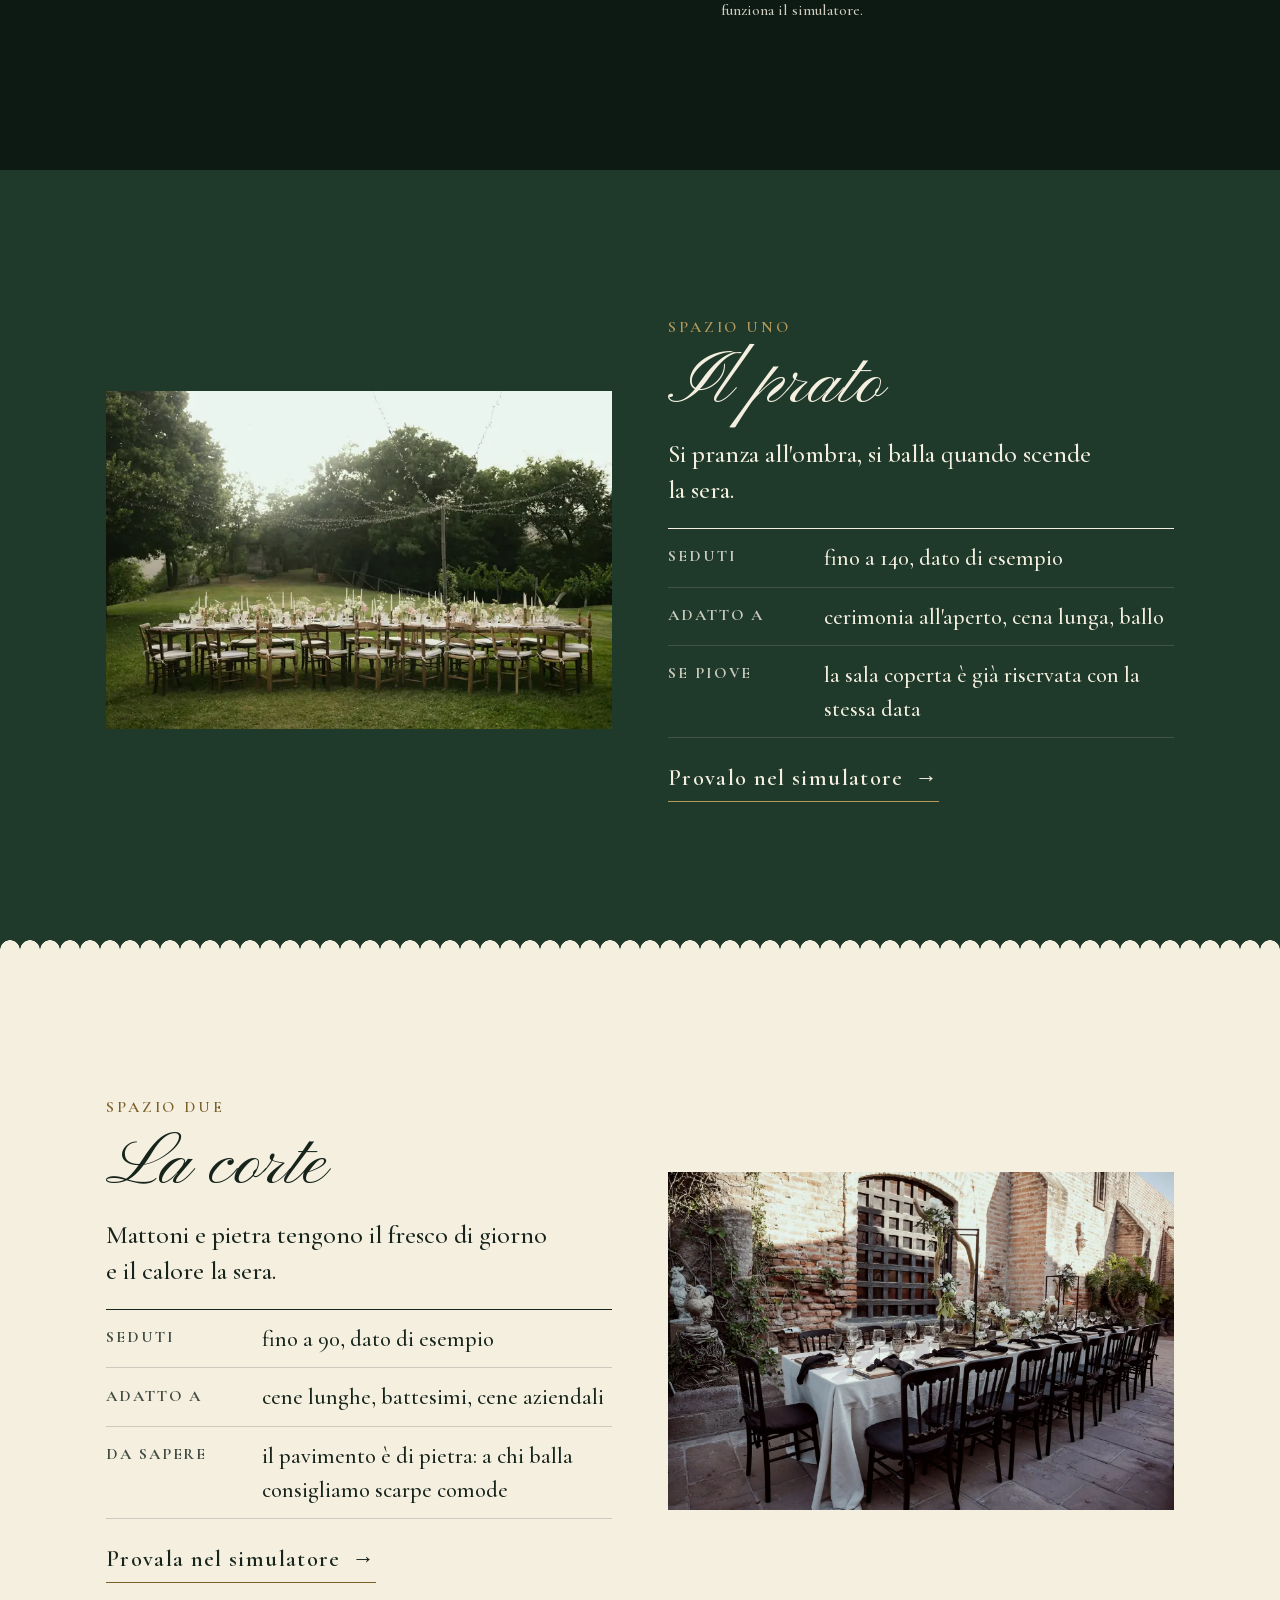
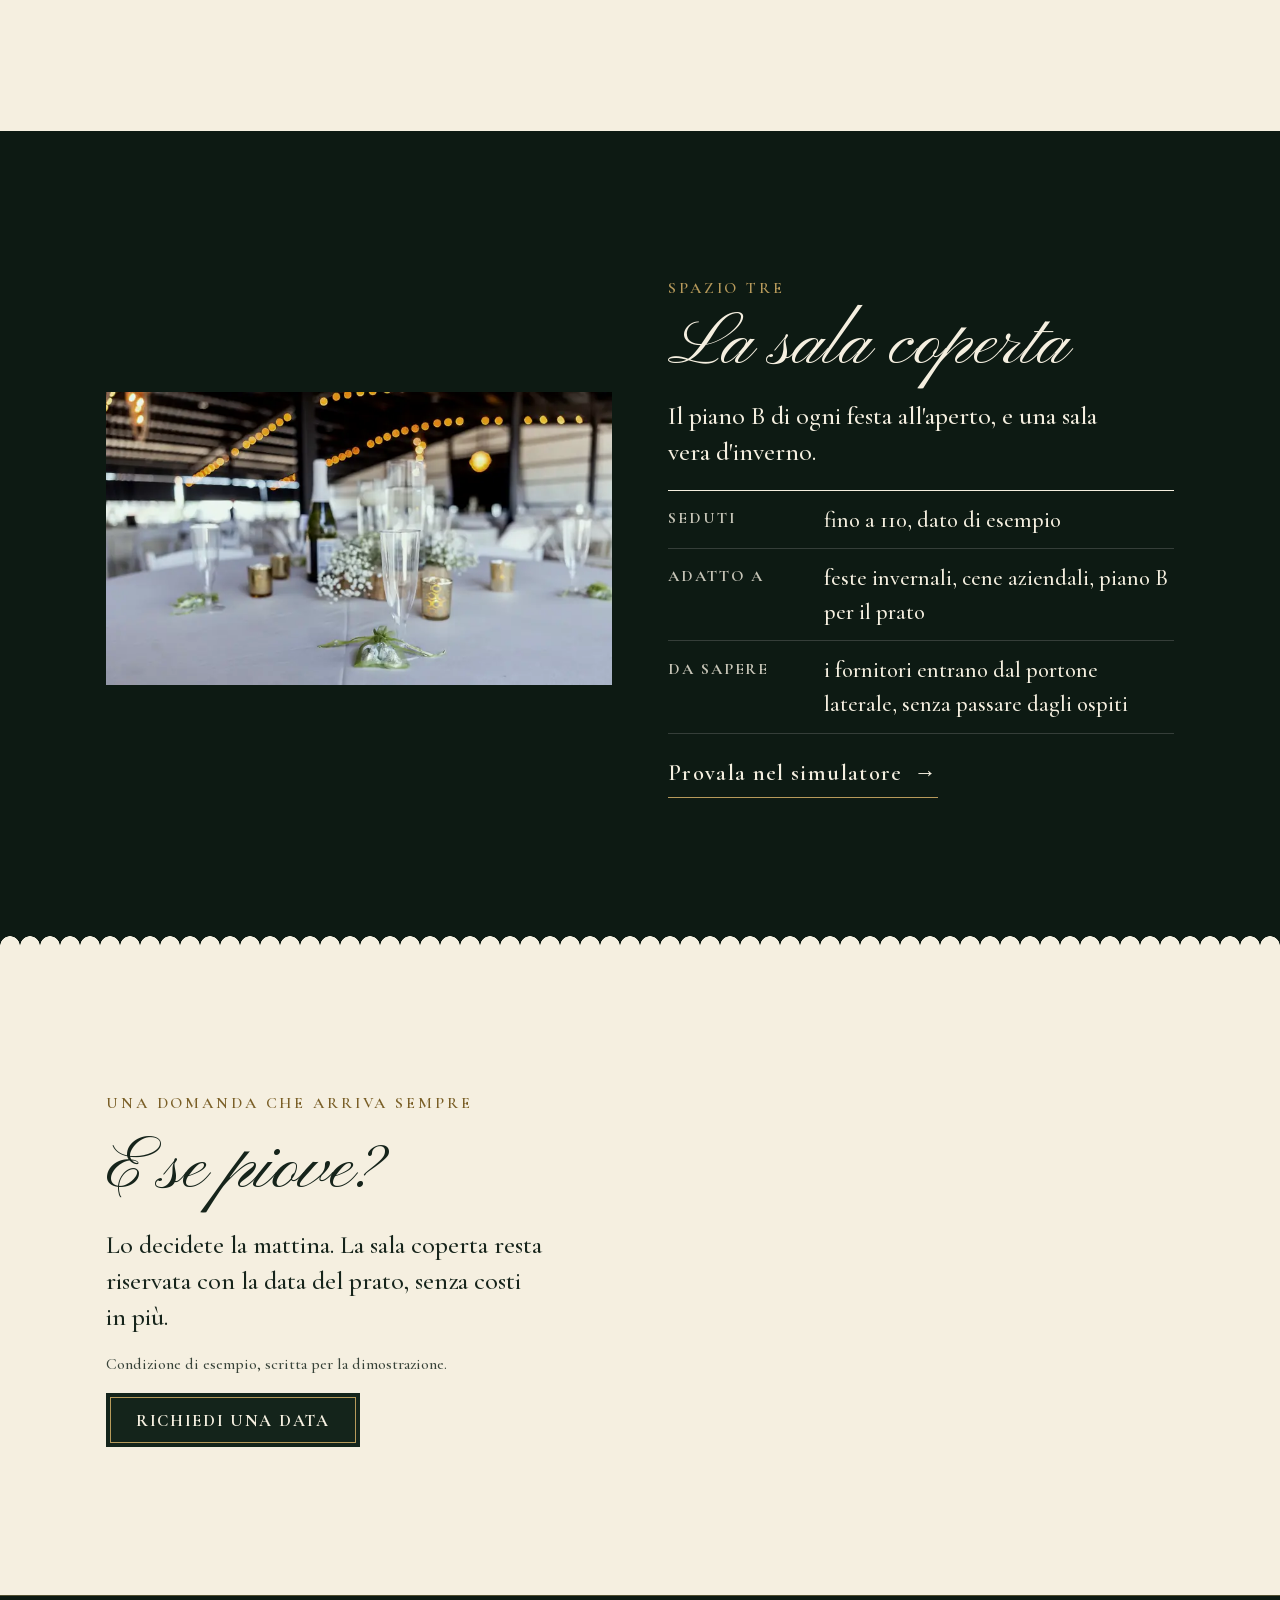
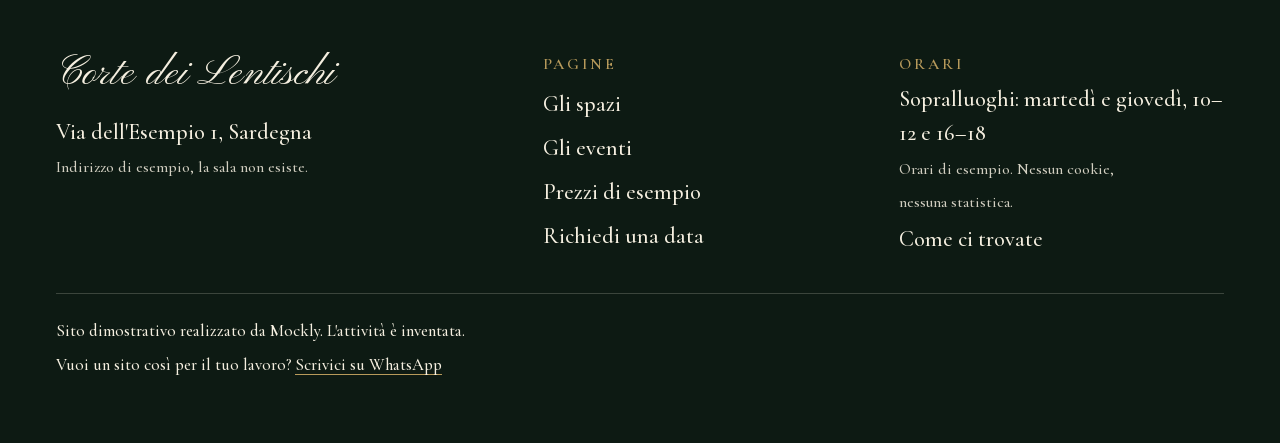
==== commit 20670ed0: "Simulatore, modulo e rifiniture da telefono e computer Co-Authored-By: Claude Opus 5.5 <noreply@anth" ====
--- a/spazi.html
+++ b/spazi.html
@@ -49,7 +49,7 @@
   </div>
 </section>
 
-<section class="sec sec--deep sim" id="simulatore" aria-labelledby="sim-t">
+<section class="sec sec--deep sim" id="simulatore" data-nodock aria-labelledby="sim-t">
   <div class="wrap">
     <p class="eyebrow">Provate qui</p>
     <h2 id="sim-t" class="script h-mid">Il vostro allestimento</h2>
--- a/assets/css/style.css
+++ b/assets/css/style.css
@@ -225,10 +225,10 @@
 .js.go .phero__in > * { opacity: 1; transform: none; transition: opacity 0.7s var(--ease), transform 0.8s var(--ease); transition-delay: calc(var(--i, 0) * 0.1s); }
 
 /* ── Capitolo: quanti siete ────────────────────────── */
-.quiz { min-height: 78vh; min-height: 78svh; display: grid; align-content: center; background: var(--verde-notte); }
+.quiz { min-height: 78vh; min-height: 78svh; display: grid; grid-template-columns: minmax(0, 1fr); align-content: center; background: var(--verde-notte); }
 .quiz h2 { margin: 10px 0 6px; }
-.quiz__nums { display: grid; grid-template-columns: repeat(4, 1fr); gap: 10px; margin-top: 34px; max-width: 640px; }
-.quiz__nums button { min-height: 84px; background: transparent; border: 1px solid rgba(217, 194, 138, 0.55); color: var(--avorio); font-family: var(--font-script); font-size: clamp(2.4rem, 9vw, 3.4rem); line-height: 1; touch-action: manipulation; transition: background-color 0.15s, color 0.15s, transform 0.1s; }
+.quiz__nums { display: grid; grid-template-columns: repeat(4, minmax(0, 1fr)); gap: 10px; margin-top: 34px; max-width: 640px; }
+.quiz__nums button { min-height: 84px; background: transparent; border: 1px solid rgba(217, 194, 138, 0.55); color: var(--avorio); font-family: var(--font-script); font-size: clamp(2rem, 9vw, 3.4rem); line-height: 1; padding: 0; touch-action: manipulation; transition: background-color 0.15s, color 0.15s, transform 0.1s; }
 .quiz__nums button:active { transform: scale(0.95); }
 .quiz__nums button[aria-pressed="true"] { background: var(--oro); color: var(--verde-notte); border-color: var(--oro); }
 .quiz__out { margin-top: 26px; min-height: 5.6em; max-width: 36ch; }
@@ -360,6 +360,9 @@
 .plan .pulse { animation: pulse 1.6s ease-in-out infinite; transform-box: fill-box; transform-origin: center; }
 @keyframes tw { 50% { opacity: 0.35; } }
 @keyframes pulse { 50% { transform: scale(1.12); opacity: 0.6; } }
+/* schermo basso: la piantina scorre con la pagina, così non copre i comandi */
+@media (max-height: 760px) and (max-width: 899px) { .sim__stage { position: static; } }
+@media (min-height: 761px) and (max-width: 899px) { .sim__panel :is(fieldset, button, input, a, p) { scroll-margin-top: calc(var(--head-h) + 380px); } }
 .sim__sum { margin-top: 10px; font-size: 1.1rem; line-height: 1.4; min-height: 3em; }
 .sim__sum strong { color: var(--oro-chiaro); }
 .sim__panel { display: grid; gap: 22px; }
@@ -428,7 +431,7 @@
 .summary { position: relative; padding: 26px 22px; background: var(--avorio); color: var(--inchiostro); box-shadow: 0 20px 40px rgba(0, 0, 0, 0.35); }
 .summary::before { content: ""; position: absolute; inset: 8px; border: 1px solid var(--oro); pointer-events: none; }
 .summary h2 { font-size: 2.8rem; margin-bottom: 8px; }
-.summary dl > div { display: grid; grid-template-columns: 7.2rem 1fr; gap: 10px; padding: 8px 0; border-bottom: 1px solid rgba(22, 36, 27, 0.15); }
+.summary dl > div { display: grid; grid-template-columns: 9rem 1fr; gap: 10px; padding: 8px 0; border-bottom: 1px solid rgba(22, 36, 27, 0.15); }
 .summary dt { font-size: 1rem; font-weight: 700; letter-spacing: 0.1em; text-transform: uppercase; color: var(--oro-scuro); padding-top: 0.2em; }
 .summary dd.is-empty { opacity: 0.55; font-style: italic; }
 .summary .note { margin-top: 14px; }
@@ -457,7 +460,8 @@
   .quiz__nums { grid-template-columns: repeat(4, 1fr); }
 }
 @media (min-width: 900px) {
-  .hero__card { max-width: 580px; margin: 0 0 56px var(--pad); padding: 42px 40px 34px; }
+  .hero__card { max-width: 600px; margin: 0 0 56px var(--pad); padding: 42px 40px 34px; }
+  .hero h1 { font-size: 5.2rem; white-space: nowrap; }
   .hero__card::before { inset: 10px; }
   .hero__card::after { inset: 16px; }
   .hero { padding-left: calc(max(0px, (100vw - 1180px) / 2)); }
@@ -473,7 +477,7 @@
   .nav-inline { display: flex; align-items: center; gap: 6px; }
   .nav-inline a { display: inline-flex; align-items: center; min-height: 48px; padding: 0 14px; text-decoration: none; font-weight: 600; letter-spacing: 0.06em; }
   .nav-inline a[aria-current="page"] { color: var(--oro-chiaro); border-bottom: 1px solid var(--oro); }
-  .nav-inline .btn { min-height: 46px; padding: 0 22px; margin-left: 10px; font-size: 0.95rem; }
+  .nav-inline .btn { min-height: 46px; padding: 0 22px; margin-left: 10px; font-size: 1rem; }
   .nav-inline .btn[aria-current="page"] { border-bottom: 0; color: var(--verde-notte); }
   .dock { display: none; }
   .foot { padding-bottom: 56px; }
